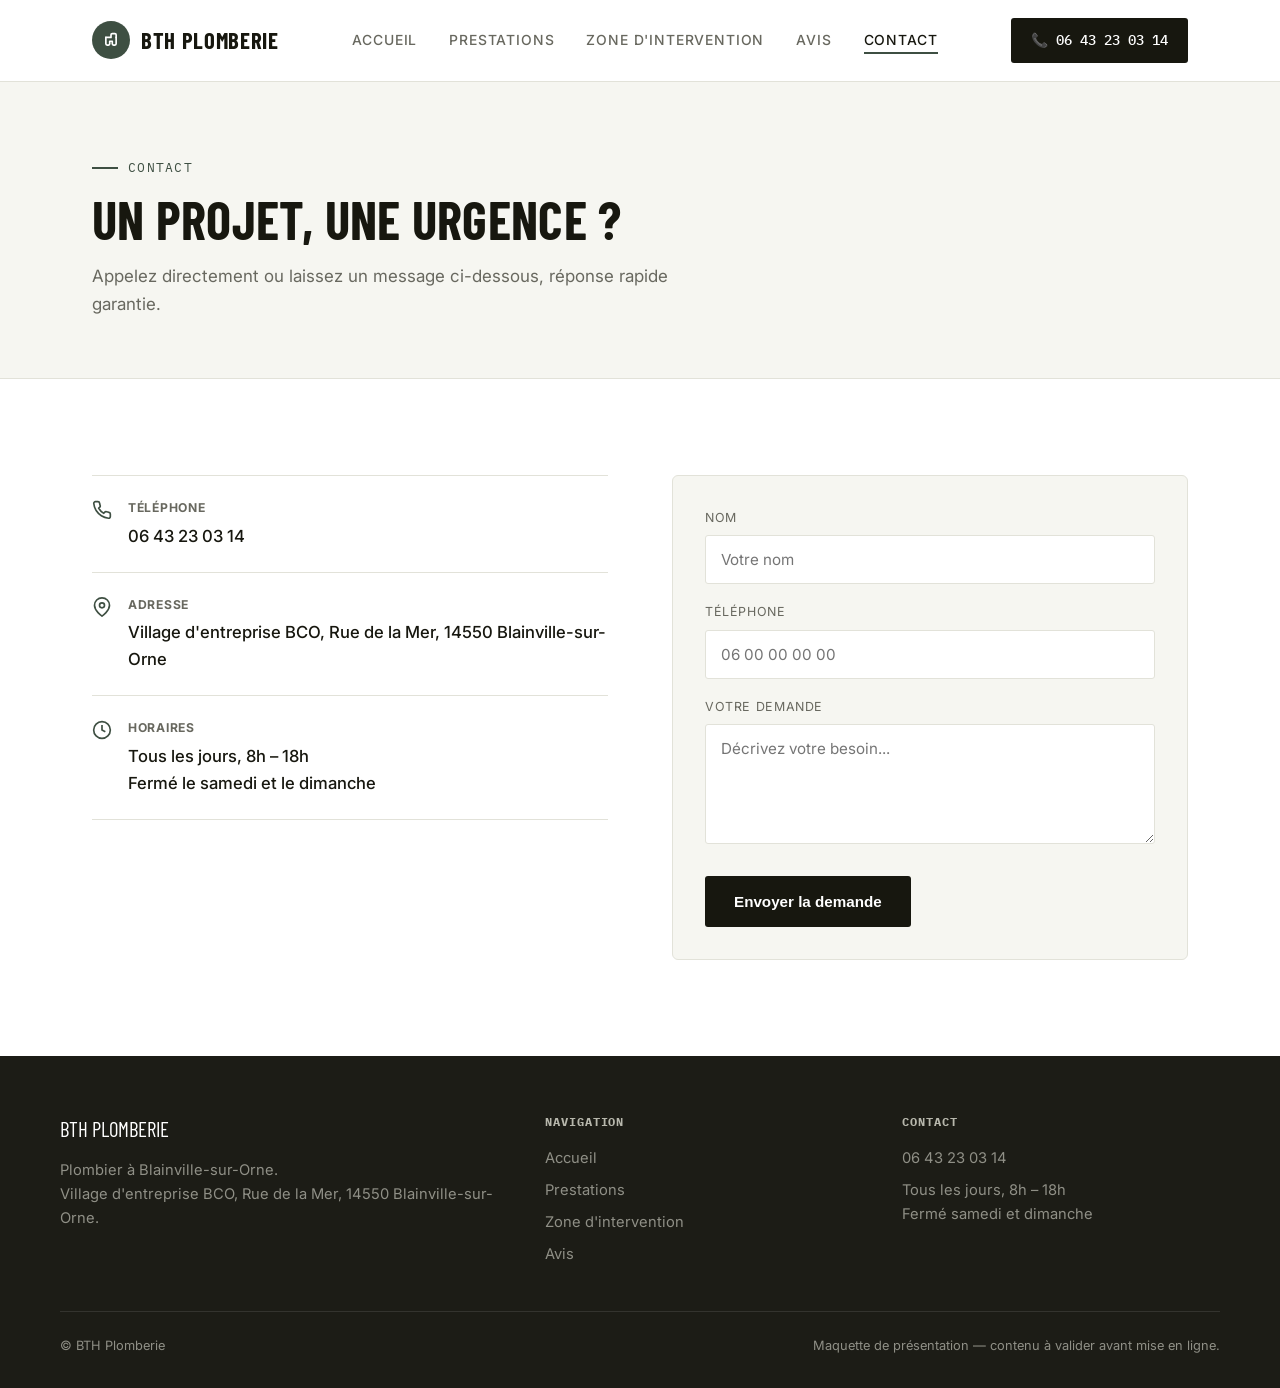
==== contact.html @ 23718569 "Add files via upload" ====
<!DOCTYPE html>
<html lang="fr">
<head>
<meta charset="UTF-8">
<meta name="viewport" content="width=device-width, initial-scale=1.0">
<title>Contact — BTH Plomberie</title>
<link rel="preconnect" href="https://fonts.googleapis.com">
<link href="https://fonts.googleapis.com/css2?family=Barlow+Condensed:wght@500;600;650;700&family=Inter:wght@400;500;600;700&family=IBM+Plex+Mono:wght@400;500&display=swap" rel="stylesheet">
<link rel="stylesheet" href="style.css">
</head>
<body>

<header>
  <div class="navbar">
    <div class="logo">
      <span class="mark"><svg width="18" height="18" viewBox="0 0 28 28" fill="none"><path d="M6 10 H14 V6 A2 2 0 0 1 16 4 H20 A2 2 0 0 1 22 6 V10" stroke="#FFFFFF" stroke-width="2.6" stroke-linecap="round" stroke-linejoin="round"/><path d="M6 10 V20 A2 2 0 0 0 8 22 H10 A2 2 0 0 0 12 20 V16 H16 V20 A2 2 0 0 0 18 22 H20 A2 2 0 0 0 22 20 V10" stroke="#FFFFFF" stroke-width="2.6" stroke-linecap="round" stroke-linejoin="round"/></svg></span>
      BTH Plomberie
    </div>
    <nav>
      <ul>
        <li><a href="index.html">Accueil</a></li>
        <li><a href="prestations.html">Prestations</a></li>
        <li><a href="intervention.html">Zone d'intervention</a></li>
        <li><a href="avis.html">Avis</a></li>
        <li><a href="contact.html" class="active">Contact</a></li>
      </ul>
    </nav>
    <a href="tel:0643230314" class="nav-cta">📞 06 43 23 03 14</a>
    <button class="burger">☰</button>
  </div>
</header>

<section class="page-hero blueprint-bg">
  <div class="wrap">
    <div class="eyebrow">Contact</div>
    <h1>Un projet, une urgence ?</h1>
    <p>Appelez directement ou laissez un message ci-dessous, réponse rapide garantie.</p>
  </div>
</section>

<section>
  <div class="wrap contact-grid">
    <div>
      <div class="info-line">
        <div class="icon"><svg width="20" height="20" viewBox="0 0 24 24" fill="none" stroke="currentColor" stroke-width="2"><path d="M22 16.92v3a2 2 0 01-2.18 2 19.79 19.79 0 01-8.63-3.07 19.5 19.5 0 01-6-6 19.79 19.79 0 01-3.07-8.67A2 2 0 014.11 2h3a2 2 0 012 1.72c.13.96.36 1.9.68 2.81a2 2 0 01-.45 2.11L8.09 9.91a16 16 0 006 6l1.27-1.27a2 2 0 012.11-.45c.91.32 1.85.55 2.81.68A2 2 0 0122 16.92z"/></svg></div>
        <div><strong>Téléphone</strong><a href="tel:0643230314">06 43 23 03 14</a></div>
      </div>
      <div class="info-line">
        <div class="icon"><svg width="20" height="20" viewBox="0 0 24 24" fill="none" stroke="currentColor" stroke-width="2"><path d="M21 10c0 7-9 13-9 13s-9-6-9-13a9 9 0 0118 0z"/><circle cx="12" cy="10" r="3"/></svg></div>
        <div><strong>Adresse</strong><span>Village d'entreprise BCO, Rue de la Mer, 14550 Blainville-sur-Orne</span></div>
      </div>
      <div class="info-line">
        <div class="icon"><svg width="20" height="20" viewBox="0 0 24 24" fill="none" stroke="currentColor" stroke-width="2"><circle cx="12" cy="12" r="10"/><path d="M12 6v6l4 2"/></svg></div>
        <div>
          <strong>Horaires</strong>
          <span>Tous les jours, 8h – 18h<br>Fermé le samedi et le dimanche</span>
        </div>
      </div>
    </div>
    <form id="devis" onsubmit="return false;">
      <div>
        <label for="nom">Nom</label>
        <input id="nom" type="text" placeholder="Votre nom">
      </div>
      <div>
        <label for="tel">Téléphone</label>
        <input id="tel" type="tel" placeholder="06 00 00 00 00">
      </div>
      <div>
        <label for="msg">Votre demande</label>
        <textarea id="msg" placeholder="Décrivez votre besoin..."></textarea>
      </div>
      <button type="submit" class="btn btn-primary">Envoyer la demande</button>
    </form>
  </div>
</section>

<footer>
  <div class="footer-grid">
    <div>
      <div class="footer-logo">BTH Plomberie</div>
      <p>Plombier à Blainville-sur-Orne.<br>Village d'entreprise BCO, Rue de la Mer, 14550 Blainville-sur-Orne.</p>
    </div>
    <div>
      <h4>Navigation</h4>
      <a href="index.html">Accueil</a>
      <a href="prestations.html">Prestations</a>
      <a href="intervention.html">Zone d'intervention</a>
      <a href="avis.html">Avis</a>
    </div>
    <div>
      <h4>Contact</h4>
      <a href="tel:0643230314">06 43 23 03 14</a>
      <p>Tous les jours, 8h – 18h<br>Fermé samedi et dimanche</p>
    </div>
  </div>
  <div class="footer-bottom">
    <span>© BTH Plomberie</span>
    <span>Maquette de présentation — contenu à valider avant mise en ligne.</span>
  </div>
</footer>

</body>
</html>
---- style.css ----
/* BTH Plomberie — style partagé (v2, plus premium) */
:root{
  --ink:#17170F;
  --paper:#FFFFFF;
  --offwhite:#F6F6F1;
  --line:#E2E2D9;
  --line-soft:#ECECE4;
  --steel:#68685F;
  --charcoal:#1C1C16;
  --accent:#3E4F42;
  --accent-light:#6E8571;
  --accent-pale:#E9EDE7;
  --shadow-sm:0 1px 2px rgba(23,23,15,0.06), 0 1px 1px rgba(23,23,15,0.04);
  --shadow-md:0 12px 32px -12px rgba(23,23,15,0.18);
  --shadow-lg:0 24px 60px -20px rgba(23,23,15,0.28);
}
*{box-sizing:border-box; margin:0; padding:0;}
html{scroll-behavior:smooth;}
body{
  font-family:'Inter', sans-serif;
  color:var(--ink);
  background:var(--paper);
  line-height:1.62;
  -webkit-font-smoothing:antialiased;
}
h1,h2,h3{
  font-family:'Barlow Condensed', sans-serif;
  font-weight:650;
  letter-spacing:0.005em;
  line-height:1.04;
  text-transform:uppercase;
}
.mono{font-family:'IBM Plex Mono', monospace;}
a{color:inherit; text-decoration:none;}
.wrap{max-width:1160px; margin:0 auto; padding:0 32px;}
img{max-width:100%; display:block;}

.blueprint-bg{
  background-image:
    linear-gradient(var(--line-soft) 1px, transparent 1px),
    linear-gradient(90deg, var(--line-soft) 1px, transparent 1px);
  background-size:44px 44px;
}

header{
  position:sticky; top:0; z-index:50;
  background:rgba(255,255,255,0.88);
  backdrop-filter:blur(10px);
  border-bottom:1px solid var(--line);
}
.navbar{
  display:flex; align-items:center; justify-content:space-between;
  padding:18px 32px; max-width:1160px; margin:0 auto;
}
.logo{
  display:flex; align-items:center; gap:11px;
  font-family:'Barlow Condensed', sans-serif;
  font-weight:700; font-size:1.42rem; color:var(--ink);
  text-transform:uppercase; letter-spacing:0.03em;
}
.logo .mark{
  width:38px; height:38px; border-radius:50%;
  background:var(--accent); display:flex; align-items:center; justify-content:center;
  flex-shrink:0;
}
nav ul{display:flex; gap:32px; list-style:none;}
nav a{
  position:relative;
  color:var(--steel); font-size:0.87rem; font-weight:500;
  text-transform:uppercase; letter-spacing:0.06em;
  padding-bottom:6px;
  transition:color .2s;
}
nav a::after{
  content:""; position:absolute; left:0; right:100%; bottom:0; height:2px;
  background:var(--accent); transition:right .25s ease;
}
nav a:hover, nav a.active{color:var(--ink);}
nav a:hover::after, nav a.active::after{right:0;}
.nav-cta{
  display:flex; align-items:center; gap:9px;
  background:var(--ink); color:var(--paper);
  padding:11px 20px; border-radius:3px;
  font-weight:500; font-size:0.87rem;
  font-family:'IBM Plex Mono', monospace;
  white-space:nowrap;
  transition:transform .15s, box-shadow .15s;
}
.nav-cta:hover{transform:translateY(-1px); box-shadow:var(--shadow-md);}
.burger{display:none; color:var(--ink); font-size:1.6rem; background:none; border:none;}

.hero{
  position:relative;
  padding:96px 32px 0;
  overflow:hidden;
}
.hero-inner{
  max-width:1160px; margin:0 auto;
  display:grid; grid-template-columns:1.05fr 0.95fr; gap:40px; align-items:center;
  padding-bottom:64px;
}
.badge-rating{
  display:inline-flex; align-items:center; gap:9px;
  border:1px solid var(--line); background:var(--paper);
  padding:9px 16px; border-radius:100px;
  font-family:'IBM Plex Mono', monospace; font-size:0.8rem;
  margin-bottom:30px; color:var(--steel);
  box-shadow:var(--shadow-sm);
}
.badge-rating .stars{color:var(--accent); letter-spacing:1px;}
.hero h1{
  font-size:clamp(2.7rem, 4.6vw, 4.1rem);
  margin-bottom:24px;
  color:var(--ink);
}
.hero h1 span{color:var(--accent); font-style:italic; text-transform:none; font-family:'Barlow Condensed'; font-weight:600;}
.hero p.lead{
  font-size:1.14rem; color:var(--steel); max-width:480px; margin-bottom:38px;
}
.hero-actions{display:flex; gap:16px; flex-wrap:wrap; margin-bottom:52px;}
.btn{
  display:inline-flex; align-items:center; gap:10px;
  padding:16px 28px; font-weight:600; font-size:0.95rem;
  border-radius:3px; transition:transform .15s, box-shadow .15s, background .15s, color .15s;
  border:1px solid transparent;
}
.btn-primary{background:var(--ink); color:var(--paper);}
.btn-primary:hover{transform:translateY(-2px); box-shadow:var(--shadow-md);}
.btn-ghost{border-color:var(--ink); color:var(--ink);}
.btn-ghost:hover{background:var(--ink); color:var(--paper); transform:translateY(-2px);}
.btn-accent{background:var(--accent); color:var(--paper);}
.btn-accent:hover{transform:translateY(-2px); box-shadow:var(--shadow-md);}
.hero-stats{
  display:flex; gap:0; border-top:1px solid var(--line);
  padding-top:26px; max-width:600px; flex-wrap:wrap;
}
.hero-stats div{padding-right:34px; margin-right:34px; border-right:1px solid var(--line);}
.hero-stats div:last-child{border-right:none;}
.hero-stats strong{
  display:block; font-family:'Barlow Condensed'; font-size:1.9rem; color:var(--ink);
}
.hero-stats span{font-size:0.76rem; color:var(--steel); text-transform:uppercase; letter-spacing:0.05em;}

.hero-art{
  position:relative; aspect-ratio:1/1.05;
  background:var(--accent-pale);
  border:1px solid var(--line);
  border-radius:6px;
  box-shadow:var(--shadow-lg);
}
.hero-art svg{width:100%; height:100%;}
.hero-art .cap{
  position:absolute; bottom:18px; left:18px; right:18px;
  display:flex; justify-content:space-between; align-items:center;
  font-family:'IBM Plex Mono'; font-size:0.7rem; color:var(--steel);
  letter-spacing:0.04em; text-transform:uppercase;
  border-top:1px solid var(--line); padding-top:12px;
}

.page-hero{
  background:var(--offwhite); border-bottom:1px solid var(--line);
  padding:76px 32px 60px;
}
.page-hero .eyebrow{margin-bottom:14px;}
.page-hero h1{font-size:clamp(2.3rem,4.3vw,3.3rem); color:var(--ink); margin-bottom:16px;}
.page-hero p{color:var(--steel); max-width:600px; font-size:1.06rem;}

section{padding:96px 32px;}
.section-head{max-width:640px; margin-bottom:56px;}
.eyebrow{
  font-family:'IBM Plex Mono', monospace; font-size:0.8rem;
  color:var(--accent); text-transform:uppercase; letter-spacing:0.1em;
  display:flex; align-items:center; gap:10px; margin-bottom:16px;
}
.eyebrow::before{content:""; width:26px; height:2px; background:var(--accent);}
.section-head h2{font-size:clamp(2.1rem,4vw,2.7rem); color:var(--ink);}
.section-head p{color:var(--steel); margin-top:16px; font-size:1.04rem;}

.process-grid{display:grid; grid-template-columns:repeat(3,1fr); gap:1px; background:var(--line); border:1px solid var(--line);}
.process-card{background:var(--paper); padding:38px 30px;}
.process-card .num{
  font-family:'Barlow Condensed'; font-size:3rem;
  -webkit-text-stroke:1.5px var(--accent); color:transparent;
  margin-bottom:18px; display:block;
}
.process-card h3{font-size:1.2rem; color:var(--ink); text-transform:none; font-weight:600; margin-bottom:8px;}
.process-card p{color:var(--steel); font-size:0.94rem;}

.services-grid{
  display:grid; grid-template-columns:repeat(3,1fr); gap:1px;
  background:var(--line); border:1px solid var(--line);
}
.service-card{
  background:var(--paper); padding:36px 30px; position:relative;
  transition:background .2s, transform .2s;
}
.service-card:hover{background:var(--offwhite); transform:translateY(-3px);}
.service-card .icon{
  width:48px; height:48px; margin-bottom:22px;
  display:flex; align-items:center; justify-content:center;
  background:var(--accent-pale); border-radius:50%; color:var(--accent);
}
.service-card h3{
  font-size:1.28rem; color:var(--ink); text-transform:none; margin-bottom:9px; font-weight:600;
}
.service-card p{color:var(--steel); font-size:0.95rem;}
.service-card .tag{
  position:absolute; top:30px; right:30px;
  font-family:'IBM Plex Mono'; font-size:0.72rem; color:var(--line);
}
.center-link{text-align:center; margin-top:48px;}

.zone-block{display:grid; grid-template-columns:1.1fr 0.9fr; gap:64px; align-items:center;}
.zone-list{list-style:none; margin-top:30px; display:flex; flex-wrap:wrap; gap:10px 14px;}
.zone-list li{
  font-family:'IBM Plex Mono'; font-size:0.85rem;
  border:1px solid var(--line); background:var(--paper); padding:7px 15px; border-radius:100px; color:var(--steel);
}
.map-frame{
  border:1px solid var(--line); border-radius:6px; overflow:hidden;
  aspect-ratio:4/3; position:relative; box-shadow:var(--shadow-md);
  background:
    repeating-linear-gradient(0deg, var(--line) 0 1px, transparent 1px 40px),
    repeating-linear-gradient(90deg, var(--line) 0 1px, transparent 1px 40px),
    var(--offwhite);
}
.map-pin{
  position:absolute; top:44%; left:52%; transform:translate(-50%,-100%);
  color:var(--accent);
}

.avis-top{display:flex; align-items:flex-end; justify-content:space-between; flex-wrap:wrap; gap:24px; margin-bottom:52px;}
.rating-block{display:flex; align-items:center; gap:22px;}
.rating-num{font-family:'Barlow Condensed'; font-size:3.8rem; color:var(--ink); line-height:1;}
.rating-meta .stars{color:var(--accent); letter-spacing:2px; font-size:1.05rem;}
.rating-meta p{color:var(--steel); font-size:0.9rem; margin-top:4px;}
.avis-grid{display:grid; grid-template-columns:repeat(3,1fr); gap:26px;}
.avis-card{
  background:var(--paper); border:1px solid var(--line); border-radius:6px; padding:30px;
  transition:box-shadow .2s, transform .2s;
}
.avis-card:hover{box-shadow:var(--shadow-md); transform:translateY(-3px);}
.avis-card .stars{color:var(--accent); letter-spacing:2px; margin-bottom:16px; display:block;}
.avis-card p{font-size:0.96rem; color:var(--ink); margin-bottom:18px;}
.avis-card .who{font-family:'IBM Plex Mono'; font-size:0.78rem; color:var(--steel); text-transform:uppercase;}
.avis-note{margin-top:30px; font-size:0.85rem; color:var(--steel); font-style:italic;}

.cta-band{
  background:var(--charcoal); color:var(--paper);
  padding:80px 32px; text-align:center;
}
.cta-band h2{color:var(--paper); font-size:clamp(2rem,4vw,2.8rem); max-width:640px; margin:0 auto 18px;}
.cta-band p{color:#B7B7AC; max-width:520px; margin:0 auto 34px; font-size:1.05rem;}
.cta-band .hero-actions{justify-content:center; margin-bottom:0;}
.cta-band .btn-ghost{border-color:rgba(255,255,255,0.4); color:var(--paper);}
.cta-band .btn-ghost:hover{background:var(--paper); color:var(--ink);}

.contact-grid{display:grid; grid-template-columns:1fr 1fr; gap:64px;}
.info-line{display:flex; gap:16px; padding:22px 0; border-bottom:1px solid var(--line);}
.info-line:first-of-type{border-top:1px solid var(--line);}
.info-line .icon{color:var(--accent); flex-shrink:0; margin-top:2px;}
.info-line strong{display:block; font-size:0.76rem; text-transform:uppercase; letter-spacing:0.06em; color:var(--steel); margin-bottom:5px;}
.info-line span, .info-line a{font-size:1.04rem; color:var(--ink); font-weight:500;}
.info-line a:hover{color:var(--accent);}
form{display:flex; flex-direction:column; gap:18px; background:var(--offwhite); border:1px solid var(--line); border-radius:6px; padding:32px;}
label{font-size:0.78rem; text-transform:uppercase; letter-spacing:0.05em; color:var(--steel); margin-bottom:7px; display:block;}
input, textarea{
  width:100%; border:1px solid var(--line); background:var(--paper);
  padding:14px 15px; font-family:'Inter'; font-size:0.95rem; border-radius:3px; color:var(--ink);
}
input:focus, textarea:focus{outline:2px solid var(--accent); outline-offset:1px;}
textarea{resize:vertical; min-height:120px;}
form button{align-self:flex-start; margin-top:6px;}

footer{
  background:var(--charcoal); color:#8F8F86; padding:56px 32px 32px;
  font-size:0.88rem;
}
.footer-grid{
  max-width:1160px; margin:0 auto; display:grid; grid-template-columns:1.4fr 1fr 1fr; gap:40px;
  padding-bottom:36px; border-bottom:1px solid rgba(255,255,255,0.1);
}
.footer-grid h4{
  font-family:'IBM Plex Mono'; text-transform:uppercase; letter-spacing:0.08em;
  color:#B7B7AC; font-size:0.76rem; margin-bottom:16px;
}
.footer-grid p, .footer-grid a{color:#8F8F86; font-size:0.92rem; display:block; margin-bottom:8px;}
.footer-grid a:hover{color:var(--paper);}
.footer-logo{color:var(--paper); font-family:'Barlow Condensed'; font-size:1.3rem; text-transform:uppercase; margin-bottom:14px;}
.footer-bottom{
  max-width:1160px; margin:0 auto; padding-top:24px;
  display:flex; justify-content:space-between; flex-wrap:wrap; gap:10px;
  font-size:0.8rem;
}

@media(max-width:900px){
  .hero-inner{grid-template-columns:1fr;}
  .hero-art{order:-1; aspect-ratio:16/10;}
}
@media(max-width:860px){
  nav ul, .nav-cta{display:none;}
  .burger{display:block;}
  .zone-block, .contact-grid, .process-grid, .services-grid, .avis-grid, .footer-grid{grid-template-columns:1fr;}
  .hero, .page-hero{padding:56px 22px 40px;}
  .hero-inner{padding-bottom:44px;}
  section{padding:64px 22px;}
  .cta-band{padding:64px 22px;}
}
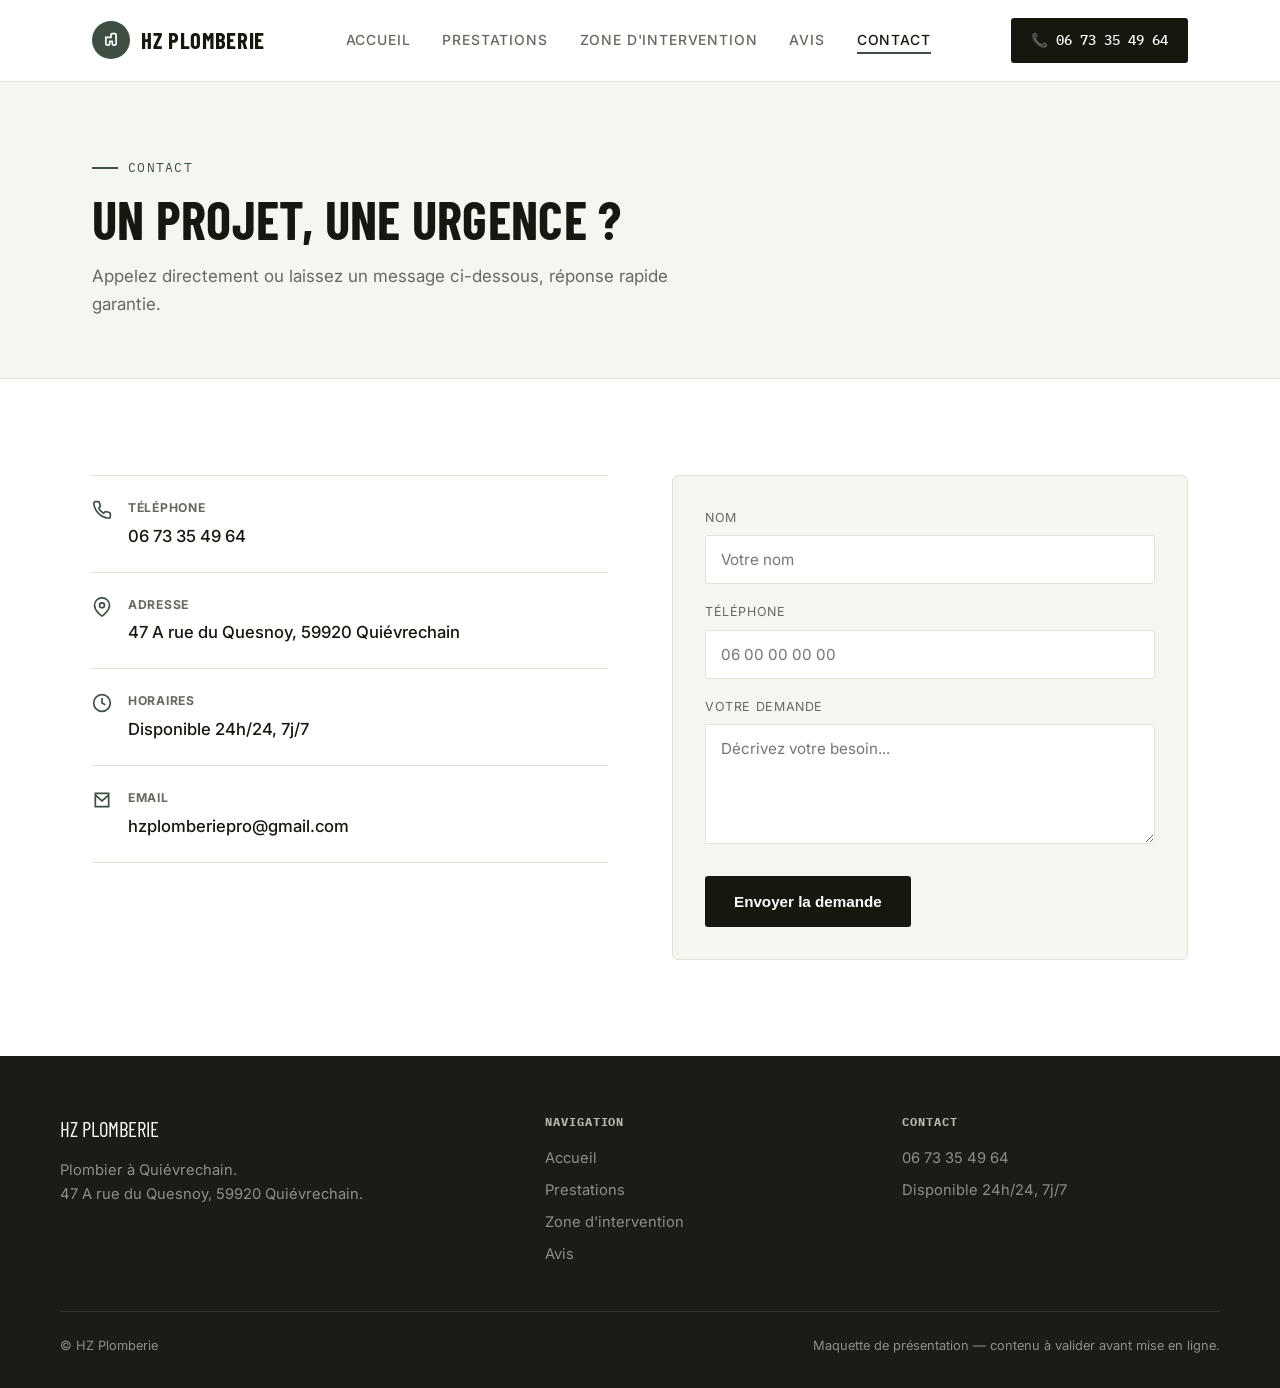
==== commit d8ef9a1c: "Rename contact-2.html to contact.html" ====
--- a/contact.html
+++ b/contact.html
@@ -3,7 +3,7 @@
 <head>
 <meta charset="UTF-8">
 <meta name="viewport" content="width=device-width, initial-scale=1.0">
-<title>Contact — BTH Plomberie</title>
+<title>Contact — HZ Plomberie</title>
 <link rel="preconnect" href="https://fonts.googleapis.com">
 <link href="https://fonts.googleapis.com/css2?family=Barlow+Condensed:wght@500;600;650;700&family=Inter:wght@400;500;600;700&family=IBM+Plex+Mono:wght@400;500&display=swap" rel="stylesheet">
 <link rel="stylesheet" href="style.css">
@@ -14,7 +14,7 @@
   <div class="navbar">
     <div class="logo">
       <span class="mark"><svg width="18" height="18" viewBox="0 0 28 28" fill="none"><path d="M6 10 H14 V6 A2 2 0 0 1 16 4 H20 A2 2 0 0 1 22 6 V10" stroke="#FFFFFF" stroke-width="2.6" stroke-linecap="round" stroke-linejoin="round"/><path d="M6 10 V20 A2 2 0 0 0 8 22 H10 A2 2 0 0 0 12 20 V16 H16 V20 A2 2 0 0 0 18 22 H20 A2 2 0 0 0 22 20 V10" stroke="#FFFFFF" stroke-width="2.6" stroke-linecap="round" stroke-linejoin="round"/></svg></span>
-      BTH Plomberie
+      HZ Plomberie
     </div>
     <nav>
       <ul>
@@ -25,8 +25,16 @@
         <li><a href="contact.html" class="active">Contact</a></li>
       </ul>
     </nav>
-    <a href="tel:0643230314" class="nav-cta">📞 06 43 23 03 14</a>
+    <a href="tel:0673354964" class="nav-cta">📞 06 73 35 49 64</a>
     <button class="burger">☰</button>
+  </div>
+  <div class="nav-mobile" id="navMobile">
+    <a href="index.html">Accueil</a>
+    <a href="prestations.html">Prestations</a>
+    <a href="intervention.html">Zone d'intervention</a>
+    <a href="avis.html">Avis</a>
+    <a href="contact.html">Contact</a>
+    <a href="tel:0673354964" class="nav-cta-mobile">📞 06 73 35 49 64</a>
   </div>
 </header>
 
@@ -43,18 +51,22 @@
     <div>
       <div class="info-line">
         <div class="icon"><svg width="20" height="20" viewBox="0 0 24 24" fill="none" stroke="currentColor" stroke-width="2"><path d="M22 16.92v3a2 2 0 01-2.18 2 19.79 19.79 0 01-8.63-3.07 19.5 19.5 0 01-6-6 19.79 19.79 0 01-3.07-8.67A2 2 0 014.11 2h3a2 2 0 012 1.72c.13.96.36 1.9.68 2.81a2 2 0 01-.45 2.11L8.09 9.91a16 16 0 006 6l1.27-1.27a2 2 0 012.11-.45c.91.32 1.85.55 2.81.68A2 2 0 0122 16.92z"/></svg></div>
-        <div><strong>Téléphone</strong><a href="tel:0643230314">06 43 23 03 14</a></div>
+        <div><strong>Téléphone</strong><a href="tel:0673354964">06 73 35 49 64</a></div>
       </div>
       <div class="info-line">
         <div class="icon"><svg width="20" height="20" viewBox="0 0 24 24" fill="none" stroke="currentColor" stroke-width="2"><path d="M21 10c0 7-9 13-9 13s-9-6-9-13a9 9 0 0118 0z"/><circle cx="12" cy="10" r="3"/></svg></div>
-        <div><strong>Adresse</strong><span>Village d'entreprise BCO, Rue de la Mer, 14550 Blainville-sur-Orne</span></div>
+        <div><strong>Adresse</strong><span>47 A rue du Quesnoy, 59920 Quiévrechain</span></div>
       </div>
       <div class="info-line">
         <div class="icon"><svg width="20" height="20" viewBox="0 0 24 24" fill="none" stroke="currentColor" stroke-width="2"><circle cx="12" cy="12" r="10"/><path d="M12 6v6l4 2"/></svg></div>
         <div>
           <strong>Horaires</strong>
-          <span>Tous les jours, 8h – 18h<br>Fermé le samedi et le dimanche</span>
+          <span>Disponible 24h/24, 7j/7</span>
         </div>
+      </div>
+      <div class="info-line">
+        <div class="icon"><svg width="20" height="20" viewBox="0 0 24 24" fill="none" stroke="currentColor" stroke-width="2"><path d="M4 4h16v16H4z"/><path d="M4 6l8 7 8-7"/></svg></div>
+        <div><strong>Email</strong><a href="mailto:hzplomberiepro@gmail.com">hzplomberiepro@gmail.com</a></div>
       </div>
     </div>
     <form id="devis" onsubmit="return false;">
@@ -78,8 +90,8 @@
 <footer>
   <div class="footer-grid">
     <div>
-      <div class="footer-logo">BTH Plomberie</div>
-      <p>Plombier à Blainville-sur-Orne.<br>Village d'entreprise BCO, Rue de la Mer, 14550 Blainville-sur-Orne.</p>
+      <div class="footer-logo">HZ Plomberie</div>
+      <p>Plombier à Quiévrechain.<br>47 A rue du Quesnoy, 59920 Quiévrechain.</p>
     </div>
     <div>
       <h4>Navigation</h4>
@@ -90,15 +102,16 @@
     </div>
     <div>
       <h4>Contact</h4>
-      <a href="tel:0643230314">06 43 23 03 14</a>
-      <p>Tous les jours, 8h – 18h<br>Fermé samedi et dimanche</p>
+      <a href="tel:0673354964">06 73 35 49 64</a>
+      <p>Disponible 24h/24, 7j/7</p>
     </div>
   </div>
   <div class="footer-bottom">
-    <span>© BTH Plomberie</span>
+    <span>© HZ Plomberie</span>
     <span>Maquette de présentation — contenu à valider avant mise en ligne.</span>
   </div>
 </footer>
 
+<script src="script.js" defer></script>
 </body>
 </html>
--- a/style.css
+++ b/style.css
@@ -293,6 +293,36 @@
   font-size:0.8rem;
 }
 
+.nav-mobile{
+  display:none;
+  flex-direction:column;
+  background:var(--paper);
+  border-top:1px solid var(--line);
+  position:absolute;
+  top:100%; left:0; right:0;
+  padding:8px 32px 22px;
+  box-shadow:var(--shadow-md);
+}
+.nav-mobile.open{display:flex;}
+.nav-mobile a{
+  padding:15px 4px;
+  border-bottom:1px solid var(--line-soft);
+  color:var(--ink);
+  font-family:'IBM Plex Mono', monospace;
+  text-transform:uppercase;
+  font-size:0.85rem;
+  letter-spacing:0.05em;
+}
+.nav-mobile a:nth-last-child(2){border-bottom:none;}
+.nav-mobile .nav-cta-mobile{
+  margin-top:16px;
+  display:flex; align-items:center; gap:9px; justify-content:center;
+  background:var(--ink); color:var(--paper);
+  padding:13px 16px; border-radius:3px;
+  font-family:'IBM Plex Mono', monospace; font-size:0.9rem;
+  border-bottom:none !important;
+}
+
 @media(max-width:900px){
   .hero-inner{grid-template-columns:1fr;}
   .hero-art{order:-1; aspect-ratio:16/10;}
